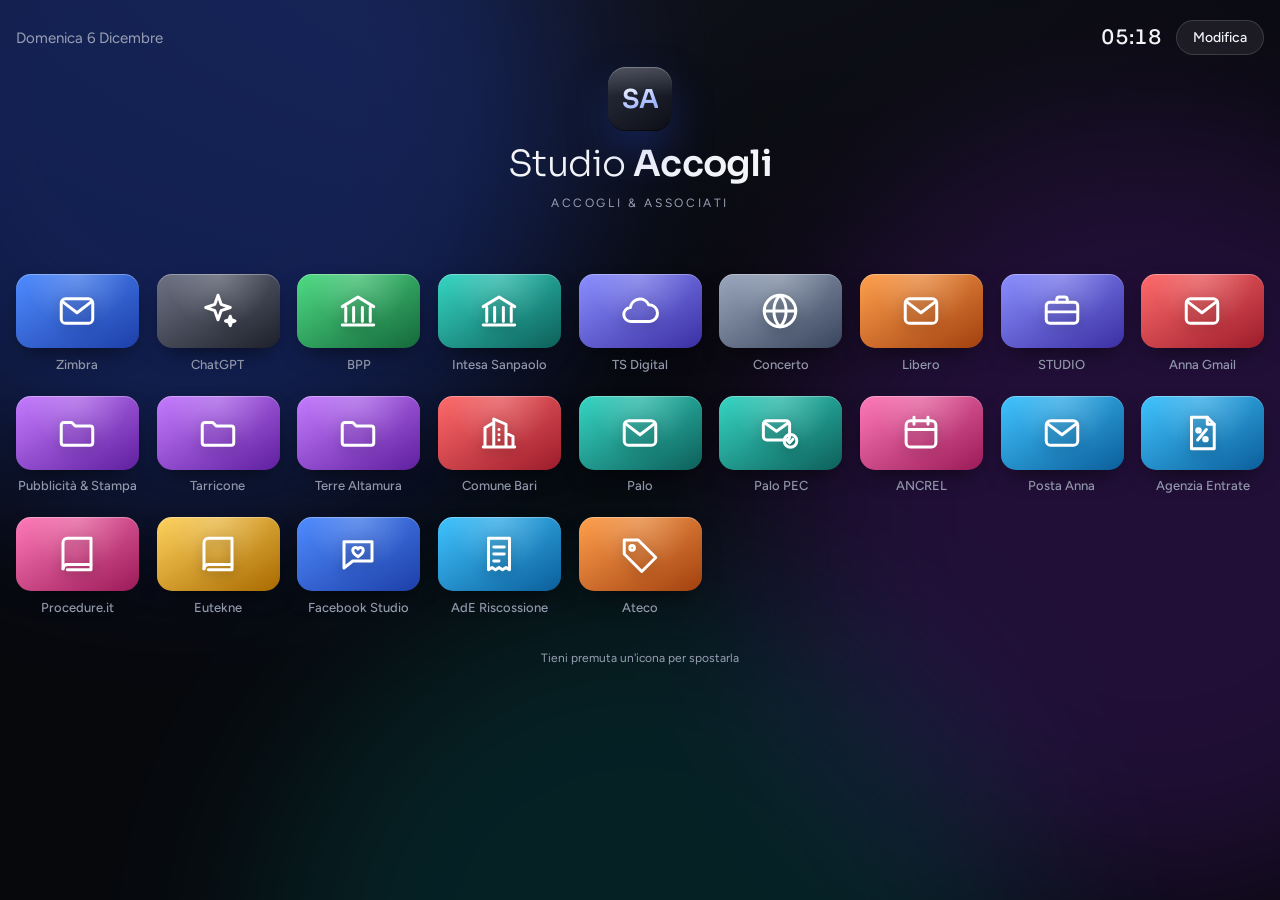
==== index.html @ c6bfbabd "Aggiungi pagina iniziale Studio Accogli Co-Authored-By: Claude Opus 5.5 <noreply@anthropic.com> Clau" ====
<!doctype html>
<html lang="it">
<head>
<meta charset="utf-8">
<meta name="viewport" content="width=device-width,initial-scale=1,viewport-fit=cover">
<title>Studio Accogli</title>
<link rel="preconnect" href="https://fonts.googleapis.com">
<link rel="stylesheet" href="https://fonts.googleapis.com/css2?family=Sora:wght@300;500;600&family=Figtree:wght@400;500;600&display=swap">
<style>
/* Layout: tvOS home — clock bar, centered wordmark, one reorderable grid of glass app tiles over a slow ambient glow. Single dark look by choice. */
:root{
  --bg:#07080c;
  --bg-2:#10121a;
  --fg:#f3f4f8;
  --fg-dim:#9aa0b4;
  --glass:rgba(255,255,255,.07);
  --glass-line:rgba(255,255,255,.14);
  --focus:#ffffff;
  --danger:#ff453a;
  --accent:#7aa2ff;
  --display:"Sora",-apple-system,"SF Pro Display",system-ui,sans-serif;
  --body:-apple-system,"SF Pro Text","Figtree",system-ui,sans-serif;
  --r-tile:15px;
  color-scheme:dark;
}
[hidden]{display:none!important}
html,body{min-height:100%;margin:0}
:root{padding-top:env(safe-area-inset-top,0px);padding-bottom:env(safe-area-inset-bottom,0px)}
body{background:var(--bg);color:var(--fg);font-family:var(--body);overflow-x:hidden;-webkit-font-smoothing:antialiased}
.ambient{position:fixed;inset:0;z-index:0;pointer-events:none;overflow:hidden;background:radial-gradient(120% 80% at 50% -10%,var(--bg-2),var(--bg) 60%)}
.ambient i{position:absolute;width:60vmax;height:60vmax;border-radius:50%;filter:blur(90px);opacity:.28;animation:drift 38s ease-in-out infinite alternate}
.ambient i:nth-child(1){background:#2f5bff;left:-15vmax;top:-20vmax}
.ambient i:nth-child(2){background:#8a2be2;right:-20vmax;top:10vmax;animation-duration:46s;opacity:.2}
.ambient i:nth-child(3){background:#00a3a3;left:20vmax;bottom:-35vmax;animation-duration:52s;opacity:.16}
@keyframes drift{to{transform:translate(8vmax,6vmax) scale(1.12)}}

.wrap{position:relative;z-index:1;max-width:1320px;margin:0 auto;padding-left:max(16px,env(safe-area-inset-left,0px));padding-right:max(16px,env(safe-area-inset-right,0px));padding-block:20px 64px}

.bar{display:flex;align-items:center;justify-content:space-between;gap:12px;font-size:15px;color:var(--fg-dim)}
.bar .date{text-transform:capitalize}
.bar .right{display:flex;align-items:center;gap:14px}
.clock{font-family:var(--display);font-weight:500;font-size:20px;color:var(--fg);font-variant-numeric:tabular-nums}
.btn{appearance:none;border:1px solid var(--glass-line);background:var(--glass);color:var(--fg);font:500 14px var(--body);padding:8px 16px;border-radius:999px;cursor:pointer;backdrop-filter:blur(20px);-webkit-backdrop-filter:blur(20px);transition:background .2s,transform .2s}
.btn:hover{background:rgba(255,255,255,.14)}
.btn:focus-visible{outline:2px solid var(--focus);outline-offset:2px}
.btn.primary{background:var(--fg);color:var(--bg);border-color:transparent}
.btn.danger{color:var(--danger)}

.brand{display:flex;flex-direction:column;align-items:center;gap:10px;margin-block:12px 28px}
.mark{width:64px;height:64px;border-radius:18px;display:grid;place-items:center;position:relative;
  background:linear-gradient(145deg,#2a2f3f,#0d0f16);box-shadow:inset 0 1px 0 rgba(255,255,255,.25),inset 0 -1px 0 rgba(0,0,0,.5),0 20px 50px -12px rgba(47,91,255,.55)}
.mark::after{content:"";position:absolute;inset:0;border-radius:inherit;background:linear-gradient(180deg,rgba(255,255,255,.18),transparent 45%)}
.mark span{font-family:var(--display);font-weight:600;font-size:26px;letter-spacing:-.04em;background:linear-gradient(160deg,#ffffff,#9db4ff 70%);-webkit-background-clip:text;background-clip:text;color:transparent}
.brand h1{margin:0;font-family:var(--display);font-weight:300;font-size:clamp(24px,4vw,36px);letter-spacing:-.02em;text-wrap:balance}
.brand h1 b{font-weight:600}
.brand p{margin:0;font-size:12px;letter-spacing:.22em;text-transform:uppercase;color:var(--fg-dim)}

.status{display:flex;justify-content:center;min-height:22px;margin-bottom:14px}
.pill[data-s="off"],.pill[data-s="wait"]{visibility:hidden}
.pill{font-size:12px;color:var(--fg-dim);display:inline-flex;align-items:center;gap:8px;padding:4px 12px;border-radius:999px;background:var(--glass)}
.pill::before{content:"";width:7px;height:7px;border-radius:50%;background:var(--dot,#8e8e93)}
.pill[data-s="ok"]{--dot:#30d158}.pill[data-s="saving"]{--dot:#ffd60a}.pill[data-s="off"]{--dot:#ff9f0a}

.grid{display:grid;grid-template-columns:repeat(auto-fill,minmax(110px,1fr));gap:24px 18px;padding:0;margin:0;list-style:none}
.tile{position:relative;display:flex;flex-direction:column;align-items:center;gap:9px;text-decoration:none;color:var(--fg);
  -webkit-user-select:none;user-select:none;-webkit-touch-callout:none;outline:none;touch-action:manipulation}
.card{position:relative;width:100%;aspect-ratio:5/3;border-radius:var(--r-tile);display:grid;place-items:center;overflow:hidden;
  background:linear-gradient(150deg,var(--c1),var(--c2));
  box-shadow:inset 0 1px 0 rgba(255,255,255,.3),0 10px 24px -10px rgba(0,0,0,.7);
  transform:perspective(700px) rotateX(var(--rx,0deg)) rotateY(var(--ry,0deg)) scale(var(--s,1));
  transition:transform .35s cubic-bezier(.2,.8,.2,1),box-shadow .35s}
.card::before{content:"";position:absolute;inset:0;background:radial-gradient(circle at var(--mx,50%) var(--my,0%),rgba(255,255,255,.38),transparent 55%);opacity:.55;transition:opacity .3s}
.card svg{width:38%;height:auto;max-width:42px;stroke:#fff;fill:none;stroke-width:1.7;stroke-linecap:round;stroke-linejoin:round;filter:drop-shadow(0 3px 6px rgba(0,0,0,.25));position:relative}
.label{font-size:13px;font-weight:500;color:var(--fg-dim);text-align:center;max-width:100%;overflow:hidden;text-overflow:ellipsis;white-space:nowrap;transition:color .25s,transform .35s}
.grid:not(.editing) .tile:hover .card,.tile:focus-visible .card{--s:1.09;box-shadow:inset 0 1px 0 rgba(255,255,255,.35),0 30px 50px -16px rgba(0,0,0,.85)}
.grid:not(.editing) .tile:hover .card::before,.tile:focus-visible .card::before{opacity:1}
.grid:not(.editing) .tile:hover .label,.tile:focus-visible .label{color:var(--fg);transform:translateY(4px)}

/* edit mode */
.grid.editing .tile{touch-action:none;cursor:grab}
.grid.editing .card{animation:jiggle .28s ease-in-out infinite alternate}
.grid.editing .tile:nth-child(2n) .card{animation-delay:-.14s;animation-duration:.3s}
@keyframes jiggle{from{transform:rotate(-1.2deg)}to{transform:rotate(1.2deg)}}
.del{position:absolute;top:-8px;left:-8px;z-index:3;width:24px;height:24px;border-radius:50%;border:0;display:none;place-items:center;cursor:pointer;
  background:rgba(60,60,67,.92);color:#fff;font:600 20px/1 var(--body);box-shadow:0 2px 8px rgba(0,0,0,.5);backdrop-filter:blur(10px)}
.grid.editing .del{display:grid}
.tile.ghost .card,.tile.ghost .label{opacity:.18}
.floating{position:fixed;z-index:50;pointer-events:none;margin:0;transition:none}
.floating .card{--s:1.12;box-shadow:0 40px 70px -18px rgba(0,0,0,.9)}
.floating .label{color:var(--fg)}
.add .card{background:var(--glass);border:1.5px dashed var(--glass-line);box-shadow:none}
.add .card svg{stroke:var(--fg-dim)}
.add{display:none;cursor:pointer}
.grid.editing .add{display:flex}

.empty{text-align:center;color:var(--fg-dim);padding:40px 0;font-size:15px}

/* sheet */
.sheet{position:fixed;inset:0;z-index:80;display:grid;place-items:center;padding:20px;background:rgba(0,0,0,.55);backdrop-filter:blur(14px);-webkit-backdrop-filter:blur(14px)}
.panel{width:min(440px,100%);background:rgba(28,30,40,.92);border:1px solid var(--glass-line);border-radius:26px;padding:24px;display:grid;gap:14px}
.panel h2{margin:0 0 4px;font-family:var(--display);font-weight:500;font-size:20px}
.panel label{display:grid;gap:6px;font-size:13px;color:var(--fg-dim)}
.panel input,.panel select{font:16px var(--body);color:var(--fg);background:rgba(255,255,255,.06);border:1px solid var(--glass-line);border-radius:12px;padding:10px 12px;width:100%;box-sizing:border-box}
.panel input:focus,.panel select:focus{outline:2px solid var(--accent);outline-offset:1px}
.swatches{display:flex;flex-wrap:wrap;gap:8px}
.swatches button{width:30px;height:30px;border-radius:9px;border:2px solid transparent;cursor:pointer;background:linear-gradient(150deg,var(--c1),var(--c2))}
.swatches button[aria-pressed="true"]{border-color:#fff}
.icons{display:grid;grid-template-columns:repeat(auto-fill,minmax(40px,1fr));gap:6px;max-height:140px;overflow:auto}
.icons button{aspect-ratio:1;border-radius:10px;border:1px solid transparent;background:rgba(255,255,255,.06);cursor:pointer;display:grid;place-items:center}
.icons button[aria-pressed="true"]{border-color:#fff;background:rgba(255,255,255,.16)}
.icons svg{width:20px;stroke:#fff;fill:none;stroke-width:1.8;stroke-linecap:round;stroke-linejoin:round}
.actions{display:flex;gap:10px;justify-content:flex-end;flex-wrap:wrap;margin-top:6px}
.actions .spacer{flex:1}
.hint{font-size:12px;color:var(--fg-dim);text-align:center;margin-top:36px}

@media (max-width:640px){
  .grid{grid-template-columns:repeat(6,minmax(0,1fr));gap:16px 10px}
  .card{aspect-ratio:1;border-radius:12px}
  .card svg{width:46%}
  .label{font-size:9.5px;line-height:1.2;white-space:normal;display:-webkit-box;-webkit-line-clamp:2;-webkit-box-orient:vertical;overflow-wrap:anywhere}
  .brand{margin-block:8px 20px}
  .mark{width:54px;height:54px;border-radius:15px}.mark span{font-size:22px}
  .bar .date{display:none}
}
@media (max-width:380px){.grid{grid-template-columns:repeat(5,minmax(0,1fr))}}
@media (prefers-reduced-motion:reduce){
  .ambient i,.grid.editing .card{animation:none}
  .card,.label{transition:none}
}
</style>
</head>
<body>

<div class="ambient" aria-hidden="true"><i></i><i></i><i></i></div>
<div class="wrap">
  <div class="bar">
    <span class="date" id="date"></span>
    <div class="right">
      <span class="clock" id="clock">--:--</span>
      <button class="btn" id="editBtn" type="button">Modifica</button>
    </div>
  </div>

  <header class="brand">
    <div class="mark" aria-hidden="true"><span>SA</span></div>
    <h1>Studio <b>Accogli</b></h1>
    <p>Accogli &amp; Associati</p>
  </header>

  <div class="status"><span class="pill" id="status" data-s="wait">Caricamento…</span></div>

  <ul class="grid" id="grid" aria-label="Collegamenti"></ul>
  <p class="empty" id="empty" hidden>Nessun collegamento ancora. Premi <b>Modifica</b> e poi <b>+</b> per aggiungerne uno.</p>
  <p class="hint" id="hint">Tieni premuta un'icona per spostarla</p>
</div>

<div class="sheet" id="sheet" hidden>
  <form class="panel" id="form" autocomplete="off">
    <h2 id="formTitle">Nuovo collegamento</h2>
    <label>Nome<input id="fName" required maxlength="40"></label>
    <label>Indirizzo<input id="fUrl" required placeholder="https://…" inputmode="url"></label>
    <label>Icona<div class="icons" id="fIcons"></div></label>
    <label>Colore<div class="swatches" id="fColors"></div></label>
    <div class="actions">
      <button class="btn danger" type="button" id="fDelete" hidden>Elimina</button>
      <span class="spacer"></span>
      <button class="btn" type="button" id="fCancel">Annulla</button>
      <button class="btn primary" type="submit">Salva</button>
    </div>
  </form>
</div>

<script>
(() => {
const ICONS = {
  mail:'<rect x="3" y="5" width="18" height="14" rx="2.5"/><path d="m3.5 6.5 8.5 6.5 8.5-6.5"/>',
  pec:'<rect x="2.5" y="5" width="15" height="11" rx="2"/><path d="m3 6 7 5 7-5"/><circle cx="18" cy="16.5" r="3.6"/><path d="m16.5 16.6 1 1 1.9-2.1"/>',
  ai:'<path d="M12 3l1.8 5.2L19 10l-5.2 1.8L12 17l-1.8-5.2L5 10l5.2-1.8z"/><path d="M19 15l.7 2 2 .7-2 .7-.7 2-.7-2-2-.7 2-.7z"/>',
  bank:'<path d="M3 9.5 12 4l9 5.5"/><path d="M5 10v8M9.5 10v8M14.5 10v8M19 10v8M3 20h18"/>',
  card:'<rect x="3" y="5.5" width="18" height="13" rx="2.5"/><path d="M3 10h18M7 15h4"/>',
  briefcase:'<rect x="3" y="7" width="18" height="12" rx="2"/><path d="M9 7V5.5A1.5 1.5 0 0 1 10.5 4h3A1.5 1.5 0 0 1 15 5.5V7M3 12.5h18"/>',
  cloud:'<path d="M7 18a4 4 0 0 1-.5-8A5.5 5.5 0 0 1 17 8.5a4.5 4.5 0 0 1 .5 9.5z"/>',
  cloudup:'<path d="M7 18a4 4 0 0 1-.5-8A5.5 5.5 0 0 1 17 8.5a4.5 4.5 0 0 1 .5 9.5z"/><path d="M12 15.5v-5M9.6 12.6 12 10.2l2.4 2.4"/>',
  folder:'<path d="M3 7.5A1.5 1.5 0 0 1 4.5 6H9l2 2h8.5A1.5 1.5 0 0 1 21 9.5v8a1.5 1.5 0 0 1-1.5 1.5h-15A1.5 1.5 0 0 1 3 17.5z"/>',
  server:'<rect x="4" y="4" width="16" height="7" rx="1.5"/><rect x="4" y="13" width="16" height="7" rx="1.5"/><path d="M8 7.5h.01M8 16.5h.01"/>',
  city:'<path d="M4 20V9l5-3v14M9 20V4l7 3v13M16 20v-8l4 2v6M3 20h18M12 10v.01M12 13v.01M12 16v.01"/>',
  tax:'<path d="M6 3h9l4 4v14H6z"/><path d="M15 3v4h4M9.5 16l5-6"/><circle cx="10" cy="10.5" r="1"/><circle cx="14" cy="15.5" r="1"/>',
  receipt:'<path d="M6 3h12v18l-2-1.3-2 1.3-2-1.3-2 1.3-2-1.3L6 21z"/><path d="M9 8h6M9 12h6M9 16h3"/>',
  upload:'<path d="M12 16V4M7 9l5-5 5 5"/><path d="M4 15v3.5A1.5 1.5 0 0 0 5.5 20h13a1.5 1.5 0 0 0 1.5-1.5V15"/>',
  tag:'<path d="M3 12V4h8l10 10-8 8z"/><circle cx="7.5" cy="8.5" r="1.3"/>',
  scale:'<path d="M12 4v16M8 20h8M5 7h14"/><path d="M5 7l-3 6a3 3 0 0 0 6 0zM19 7l-3 6a3 3 0 0 0 6 0z"/>',
  shield:'<path d="M12 3l8 3v6c0 4.5-3.4 8-8 9-4.6-1-8-4.5-8-9V6z"/><path d="m8.5 12 2.5 2.5 4.5-5"/>',
  gavel:'<path d="m13 5 6 6M10 8l6 6M14.5 3.5 8.5 9.5l6 6 6-6zM11.5 12.5 4 20"/>',
  calendar:'<rect x="3.5" y="5" width="17" height="15" rx="2.5"/><path d="M3.5 10h17M8 3v4M16 3v4"/>',
  book:'<path d="M4 5.5A2.5 2.5 0 0 1 6.5 3H20v15H6.5A2.5 2.5 0 0 0 4 20.5z"/><path d="M4 20.5A2.5 2.5 0 0 1 6.5 18H20v3H6.5"/>',
  news:'<rect x="3" y="4" width="15" height="16" rx="2"/><path d="M18 8h2.5v10a2 2 0 0 1-4 0M7 8h7M7 12h7M7 16h4"/>',
  bulb:'<path d="M9 18h6M10 21h4"/><path d="M12 3a6 6 0 0 0-3.5 10.9c.5.4.5 1 .5 1.6V16h6v-.5c0-.6 0-1.2.5-1.6A6 6 0 0 0 12 3z"/>',
  contacts:'<circle cx="9" cy="8.5" r="3.5"/><path d="M3 20c.5-3.5 3-5.5 6-5.5s5.5 2 6 5.5M16 5.5a3.5 3.5 0 0 1 0 6.5M18 14.8c1.7.7 2.8 2.5 3 5.2"/>',
  social:'<path d="M4 5h16v11H9l-5 4z"/><path d="M12 13.5s-3-1.7-3-3.6a1.6 1.6 0 0 1 3-.8 1.6 1.6 0 0 1 3 .8c0 1.9-3 3.6-3 3.6z"/>',
  chat:'<path d="M4 5h16v11H9l-5 4z"/>',
  search:'<circle cx="11" cy="11" r="6.5"/><path d="m16 16 4.5 4.5"/>',
  globe:'<circle cx="12" cy="12" r="9"/><path d="M3 12h18M12 3c2.5 2.5 3.5 5.5 3.5 9s-1 6.5-3.5 9c-2.5-2.5-3.5-5.5-3.5-9s1-6.5 3.5-9z"/>',
  link:'<path d="M10 14a4 4 0 0 0 5.7 0l3-3a4 4 0 0 0-5.7-5.7l-1 1"/><path d="M14 10a4 4 0 0 0-5.7 0l-3 3a4 4 0 0 0 5.7 5.7l1-1"/>',
  plus:'<path d="M12 5v14M5 12h14"/>'
};
const COLORS = {
  blue:['#4f8cff','#1d3fa8'], sky:['#40c4ff','#0b5e9a'], indigo:['#8b8fff','#3a2fa3'], purple:['#c57cff','#5f1f9e'],
  pink:['#ff7ab8','#9a1a57'], red:['#ff6b6b','#9c1c2b'], orange:['#ffa04d','#a2400f'], gold:['#ffd25e','#a86a00'],
  green:['#4fdc85','#14683a'], teal:['#36d6c3','#0d5f5a'], graphite:['#6e7385','#1d2029'], slate:['#9aa7bd','#38455c']
};
const GUESS = [
  [/pec/i,'pec'],[/mail|zimbra|outlook|libero|posta/i,'mail'],[/chatgpt|openai|claude|gemini|copilot/i,'ai'],
  [/entrate|fisco|f24|inps|inail/i,'tax'],[/riscossione/i,'receipt'],[/banca|bank|intesa|bpp|unicredit|paypal|fineco|bpb/i,'bank'],
  [/teamsystem|cloud|drive|dropbox/i,'cloud'],[/comune/i,'city'],[/giustizia|tribunale|diritto/i,'scale'],
  [/calendar|eventi/i,'calendar'],[/facebook|instagram|linkedin/i,'social'],[/news|sole24|ore/i,'news'],[/google/i,'search']
];
const guessIcon = (name,url) => { const s = name+' '+url; for (const [re,ic] of GUESS) if (re.test(s)) return ic; return 'globe'; };
const svg = k => `<svg viewBox="0 0 24 24" aria-hidden="true">${ICONS[k]||ICONS.globe}</svg>`;
const esc = s => String(s).replace(/[&<>"']/g, c => ({'&':'&amp;','<':'&lt;','>':'&gt;','"':'&quot;',"'":'&#39;'}[c]));
const safeUrl = u => { u = String(u||'').trim(); if (!/^[a-z][a-z0-9+.-]*:/i.test(u)) u = 'https://' + u; return /^(https?|file):/i.test(u) ? u : '#'; };

const $ = id => document.getElementById(id);
const grid = $('grid'), statusEl = $('status');
let items = [], editing = false, db = null, docRef = null, pendingRemote = null, dragging = null;
const LS = 'sa-home-items';

const setStatus = (s, t) => { statusEl.dataset.s = s; statusEl.textContent = t; };

/* clock */
const tick = () => {
  const d = new Date();
  $('clock').textContent = d.toLocaleTimeString('it-IT',{hour:'2-digit',minute:'2-digit'});
  $('date').textContent = d.toLocaleDateString('it-IT',{weekday:'long',day:'numeric',month:'long'});
};
tick(); setInterval(tick, 10000);

/* render */
function tileHTML(it){
  const [c1,c2] = COLORS[it.color] || COLORS.graphite;
  return `<a class="tile" draggable="false" href="${esc(safeUrl(it.url))}" target="_blank" rel="noopener" data-id="${esc(it.id)}" style="--c1:${c1};--c2:${c2}" title="${esc(it.name)}">
    <button class="del" type="button" aria-label="Rimuovi ${esc(it.name)}" tabindex="-1">−</button>
    <span class="card">${svg(it.icon)}</span><span class="label">${esc(it.name)}</span></a>`;
}
function render(){
  grid.innerHTML = items.map(it => `<li style="display:contents">${tileHTML(it)}</li>`).join('') +
    `<li style="display:contents"><div class="tile add" id="addTile" role="button" tabindex="0"><span class="card">${svg('plus')}</span><span class="label">Aggiungi</span></div></li>`;
  $('empty').hidden = items.length > 0;
}
/* reorder DOM in place with FLIP animation */
function reorderDOM(){
  const tiles = new Map([...grid.querySelectorAll('.tile[data-id]')].map(t => [t.dataset.id, t]));
  const first = new Map([...tiles].map(([id,t]) => [id, t.getBoundingClientRect()]));
  const addLi = $('addTile').parentElement;
  items.forEach(it => { const t = tiles.get(it.id); if (t) grid.insertBefore(t.parentElement, addLi); });
  tiles.forEach((t,id) => {
    const a = first.get(id), b = t.getBoundingClientRect();
    const dx = a.left - b.left, dy = a.top - b.top;
    if (!dx && !dy) return;
    t.animate([{transform:`translate(${dx}px,${dy}px)`},{transform:'none'}],{duration:260,easing:'cubic-bezier(.2,.8,.2,1)'});
  });
}

/* persistence: copia locale + archivio online gratuito (jsonblob.com), nessun account */
const API = 'https://jsonblob.com/api/jsonBlob';
let blobId = (location.hash.match(/^#s([A-Za-z0-9-]{6,})$/) || [])[1] || (()=>{ try { return localStorage.getItem('sa-blob'); } catch(e){ return null; } })();
const showId = () => { try { localStorage.setItem('sa-blob', blobId); } catch(e){} if (location.hash !== '#s'+blobId) history.replaceState(null,'','#s'+blobId); };
let saveTimer = null, lastSaved = '';
function save(){
  try { localStorage.setItem(LS, JSON.stringify(items)); } catch(e){}
  clearTimeout(saveTimer);
  setStatus('saving','Salvataggio…');
  saveTimer = setTimeout(async () => {
    const body = JSON.stringify({items, updatedAt: Date.now()});
    try {
      if (!blobId) {
        const r = await fetch(API, {method:'POST', headers:{'Content-Type':'application/json','Accept':'application/json'}, body});
        if (!r.ok) throw 0;
        blobId = (r.headers.get('Location')||'').split('/').pop() || (r.headers.get('X-jsonblob-id'));
        if (!blobId) throw 0; showId();
      } else {
        const r = await fetch(API+'/'+blobId, {method:'PUT', headers:{'Content-Type':'application/json','Accept':'application/json'}, body});
        if (!r.ok) throw 0;
      }
      lastSaved = JSON.stringify(items);
      setStatus('ok','Sincronizzato');
    } catch(e){ setStatus('off','Non sincronizzato · salvato su questo dispositivo'); }
  }, 400);
}
async function pull(){
  if (!blobId || dragging || editing) return;
  try {
    const r = await fetch(API+'/'+blobId, {headers:{'Accept':'application/json'}, cache:'no-store'});
    if (!r.ok) throw 0;
    const d = await r.json();
    if (d && Array.isArray(d.items)) applyRemote(d.items);
    showId(); setStatus('ok','Sincronizzato');
  } catch(e){ setStatus('off','Archivio online non raggiungibile · uso la copia locale'); }
}
function applyRemote(list){
  if (!Array.isArray(list)) return;
  if (dragging) { pendingRemote = list; return; }
  const same = JSON.stringify(list) === JSON.stringify(items);
  if (same) return;
  items = list.filter(x => x && x.id).map(x => ({...x}));
  render();
}

/* edit mode */
function setEditing(on){
  editing = on;
  grid.classList.toggle('editing', on);
  $('editBtn').textContent = on ? 'Fine' : 'Modifica';
  $('editBtn').classList.toggle('primary', on);
}
$('editBtn').addEventListener('click', () => setEditing(!editing));
document.addEventListener('keydown', e => { if (e.key === 'Escape') { if (!$('sheet').hidden) closeSheet(); else setEditing(false); } });

/* tvOS tilt on hover (mouse only) */
grid.addEventListener('pointermove', e => {
  if (e.pointerType !== 'mouse' || editing || dragging) return;
  const card = e.target.closest('.tile[data-id] .card'); if (!card) return;
  const r = card.getBoundingClientRect(), x = (e.clientX - r.left)/r.width, y = (e.clientY - r.top)/r.height;
  card.style.setProperty('--ry', ((x-.5)*10).toFixed(2)+'deg');
  card.style.setProperty('--rx', ((.5-y)*10).toFixed(2)+'deg');
  card.style.setProperty('--mx', (x*100)+'%'); card.style.setProperty('--my', (y*100)+'%');
});
grid.addEventListener('pointerout', e => {
  const card = e.target.closest('.card'); if (!card || card.contains(e.relatedTarget)) return;
  ['--rx','--ry','--mx','--my'].forEach(p => card.style.removeProperty(p));
});

/* drag & drop (long-press like iPhone; immediate in edit mode) */
let press = null;
grid.addEventListener('dragstart', e => e.preventDefault());
grid.addEventListener('contextmenu', e => { if (e.target.closest('.tile')) e.preventDefault(); });
grid.addEventListener('pointerdown', e => {
  if (e.button !== 0) return;
  if (e.target.closest('.del')) return;
  const tile = e.target.closest('.tile[data-id]'); if (!tile) return;
  press = {tile, id: tile.dataset.id, x: e.clientX, y: e.clientY, pid: e.pointerId, moved:false,
    timer: setTimeout(() => { if (press && !dragging) { setEditing(true); startDrag(press.lastX ?? press.x, press.lastY ?? press.y); } }, 420)};
});
window.addEventListener('pointermove', e => {
  if (!press || e.pointerId !== press.pid) return;
  press.lastX = e.clientX; press.lastY = e.clientY;
  const dist = Math.hypot(e.clientX - press.x, e.clientY - press.y);
  if (!dragging) {
    if (dist > 8) { press.moved = true;
      if (editing) startDrag(e.clientX, e.clientY);
      else { clearTimeout(press.timer); press = null; } }
    return;
  }
  moveDrag(e.clientX, e.clientY);
});
window.addEventListener('touchmove', e => { if (dragging) e.preventDefault(); }, {passive:false});
const endPress = e => {
  if (!press || (e.pointerId !== undefined && e.pointerId !== press.pid)) return;
  clearTimeout(press.timer);
  if (press.moved) { suppress = true; setTimeout(() => { suppress = false; }, 400); }
  if (dragging) endDrag();
  press = null;
};
window.addEventListener('pointerup', endPress);
window.addEventListener('pointercancel', endPress);

function startDrag(x, y){
  const t = press.tile, r = t.getBoundingClientRect();
  const fl = t.cloneNode(true);
  fl.classList.add('floating'); fl.removeAttribute('href');
  fl.style.width = r.width+'px'; fl.style.left = r.left+'px'; fl.style.top = r.top+'px';
  document.body.appendChild(fl);
  t.classList.add('ghost');
  dragging = {id: press.id, fl, ox: x - r.left, oy: y - r.top, lastTarget:null};
  press.moved = true;
  if (navigator.vibrate) try { navigator.vibrate(10); } catch(_){}
}
function moveDrag(x, y){
  const d = dragging;
  d.fl.style.left = (x - d.ox)+'px'; d.fl.style.top = (y - d.oy)+'px';
  const over = document.elementFromPoint(x, y);
  const target = over && over.closest('.tile[data-id]');
  // auto scroll near edges
  const m = 60; if (y < m) window.scrollBy(0,-12); else if (y > innerHeight - m) window.scrollBy(0,12);
  if (!target || target.dataset.id === d.id) { d.lastTarget = null; return; }
  if (target.dataset.id === d.lastTarget) return;
  d.lastTarget = target.dataset.id;
  const from = items.findIndex(i => i.id === d.id), to = items.findIndex(i => i.id === target.dataset.id);
  if (from < 0 || to < 0) return;
  const [it] = items.splice(from, 1); items.splice(to, 0, it);
  reorderDOM();
}
function endDrag(){
  const d = dragging; dragging = null;
  const t = grid.querySelector(`.tile[data-id="${CSS.escape(d.id)}"]`);
  if (t) {
    const r = t.getBoundingClientRect();
    const a = d.fl.animate([{left:d.fl.style.left, top:d.fl.style.top},{left:r.left+'px', top:r.top+'px'}],{duration:200,easing:'ease-out'});
    a.onfinish = () => { d.fl.remove(); t.classList.remove('ghost'); };
  } else d.fl.remove();
  save();
  if (pendingRemote) { const p = pendingRemote; pendingRemote = null; applyRemote(p); }
}

/* clicks */
let suppress = false;
grid.addEventListener('click', e => {
  if (suppress) { suppress = false; e.preventDefault(); e.stopPropagation(); return; }
  const del = e.target.closest('.del');
  if (del) { e.preventDefault(); e.stopPropagation();
    const id = del.closest('.tile').dataset.id;
    items = items.filter(i => i.id !== id); render(); save(); return; }
  if (e.target.closest('#addTile')) { openSheet(null); return; }
  const tile = e.target.closest('.tile[data-id]'); if (!tile) return;
  if (editing) { e.preventDefault(); openSheet(items.find(i => i.id === tile.dataset.id)); }
}, true);
$('grid').addEventListener('keydown', e => { if (e.key === 'Enter' && e.target.id === 'addTile') openSheet(null); });

/* add / edit sheet */
let editingItem = null, selIcon = 'globe', selColor = 'blue';
$('fIcons').innerHTML = Object.keys(ICONS).filter(k => k !== 'plus').map(k => `<button type="button" data-k="${k}" aria-label="${k}">${svg(k)}</button>`).join('');
$('fColors').innerHTML = Object.entries(COLORS).map(([k,[a,b]]) => `<button type="button" data-k="${k}" aria-label="${k}" style="--c1:${a};--c2:${b}"></button>`).join('');
const markSel = () => {
  $('fIcons').querySelectorAll('button').forEach(b => b.setAttribute('aria-pressed', b.dataset.k === selIcon));
  $('fColors').querySelectorAll('button').forEach(b => b.setAttribute('aria-pressed', b.dataset.k === selColor));
};
$('fIcons').addEventListener('click', e => { const b = e.target.closest('button'); if (b) { selIcon = b.dataset.k; iconTouched = true; markSel(); } });
$('fColors').addEventListener('click', e => { const b = e.target.closest('button'); if (b) { selColor = b.dataset.k; markSel(); } });
let iconTouched = false;
const autoIcon = () => { if (!iconTouched && !editingItem) { selIcon = guessIcon($('fName').value, $('fUrl').value); markSel(); } };
$('fName').addEventListener('input', autoIcon); $('fUrl').addEventListener('input', autoIcon);

function openSheet(it){
  editingItem = it; iconTouched = false;
  $('formTitle').textContent = it ? 'Modifica collegamento' : 'Nuovo collegamento';
  $('fName').value = it ? it.name : ''; $('fUrl').value = it ? it.url : '';
  selIcon = it ? it.icon : 'globe'; selColor = it ? it.color : 'blue';
  $('fDelete').hidden = !it; markSel();
  $('sheet').hidden = false; setTimeout(() => $('fName').focus(), 30);
}
function closeSheet(){ $('sheet').hidden = true; editingItem = null; }
$('fCancel').addEventListener('click', closeSheet);
$('sheet').addEventListener('click', e => { if (e.target === $('sheet')) closeSheet(); });
$('fDelete').addEventListener('click', () => { if (!editingItem) return; items = items.filter(i => i.id !== editingItem.id); closeSheet(); render(); save(); });
$('form').addEventListener('submit', e => {
  e.preventDefault();
  const name = $('fName').value.trim(), url = safeUrl($('fUrl').value);
  if (!name || url === '#') return;
  if (editingItem) Object.assign(editingItem, {name, url, icon: selIcon, color: selColor});
  else items.push({id: 'u' + Date.now().toString(36), name, url, icon: selIcon, color: selColor});
  closeSheet(); render(); save();
});

/* boot: copia locale, poi archivio online; ricontrolla ogni 30 s e al ritorno sulla pagina */
const DEFAULT_ITEMS = [{"id": "zimbra", "name": "Zimbra", "url": "https://webmail.comune.bari.it/#1", "icon": "mail", "color": "blue"}, {"id": "chatgpt", "name": "ChatGPT", "url": "https://chatgpt.com/", "icon": "ai", "color": "graphite"}, {"id": "bpp", "name": "BPP", "url": "https://www.bpp.it/", "icon": "bank", "color": "green"}, {"id": "intesa", "name": "Intesa Sanpaolo", "url": "https://www.intesasanpaolo.com/", "icon": "bank", "color": "teal"}, {"id": "tsdigital", "name": "TS Digital", "url": "https://app.teamsystemdigital.com/portale/#/", "icon": "cloud", "color": "indigo"}, {"id": "concerto", "name": "Concerto", "url": "https://www.concerto.it/", "icon": "globe", "color": "slate"}, {"id": "libero", "name": "Libero", "url": "https://mail1.libero.it/appsuite/#", "icon": "mail", "color": "orange"}, {"id": "studio", "name": "STUDIO", "url": "https://studioaccogli.teamsystem.io/www/", "icon": "briefcase", "color": "indigo"}, {"id": "gmail", "name": "Anna Gmail", "url": "https://mail.google.com/mail/u/0/#inbox", "icon": "mail", "color": "red"}, {"id": "pubbl", "name": "Pubblicità & Stampa", "url": "https://pubblicitaestampa.teamsystem.io/www/", "icon": "folder", "color": "purple"}, {"id": "tarricone", "name": "Tarricone", "url": "https://tarricone.cloud.teamsystem.com/", "icon": "folder", "color": "purple"}, {"id": "terre", "name": "Terre Altamura", "url": "https://terredialtamurasrl.teamsystem.io/www/", "icon": "folder", "color": "purple"}, {"id": "comunebari", "name": "Comune Bari", "url": "https://www.comune.bari.it/home", "icon": "city", "color": "red"}, {"id": "palo", "name": "Palo", "url": "https://mail.comune.palodelcolle.ba.it/static/login/", "icon": "mail", "color": "teal"}, {"id": "palopec", "name": "Palo PEC", "url": "https://webmail.pec.rupar.puglia.it/webmail/#/mbox/M8H76666/f/INBOX?p=1&type=all", "icon": "pec", "color": "teal"}, {"id": "ancrel", "name": "ANCREL", "url": "https://www.ancrel.it/it/eventi.php", "icon": "calendar", "color": "pink"}, {"id": "outlook", "name": "Posta Anna", "url": "https://outlook.live.com/mail/0/", "icon": "mail", "color": "sky"}, {"id": "ade", "name": "Agenzia Entrate", "url": "https://www.agenziaentrate.gov.it/portale/", "icon": "tax", "color": "sky"}, {"id": "procedure", "name": "Procedure.it", "url": "http://www.procedure.it/default.aspx", "icon": "book", "color": "pink"}, {"id": "eutekne", "name": "Eutekne", "url": "https://www.eutekne.it/default.aspx", "icon": "book", "color": "gold"}, {"id": "facebook", "name": "Facebook Studio", "url": "https://www.facebook.com/Accoglieassociati/", "icon": "social", "color": "blue"}, {"id": "riscossione", "name": "AdE Riscossione", "url": "https://www.agenziaentrateriscossione.gov.it/it/", "icon": "receipt", "color": "sky"}, {"id": "ateco", "name": "Ateco", "url": "http://ateco.infocamere.it/ateq20/#!/home", "icon": "tag", "color": "orange"}];
try { const c = JSON.parse(localStorage.getItem(LS) || 'null'); if (Array.isArray(c)) items = c; } catch(e){}
if (!items.length) items = DEFAULT_ITEMS.map(x => ({...x}));
render();
if (blobId) pull(); else save();
setInterval(pull, 30000);
document.addEventListener('visibilitychange', () => { if (!document.hidden) pull(); });
})();
</script>

</body>
</html>
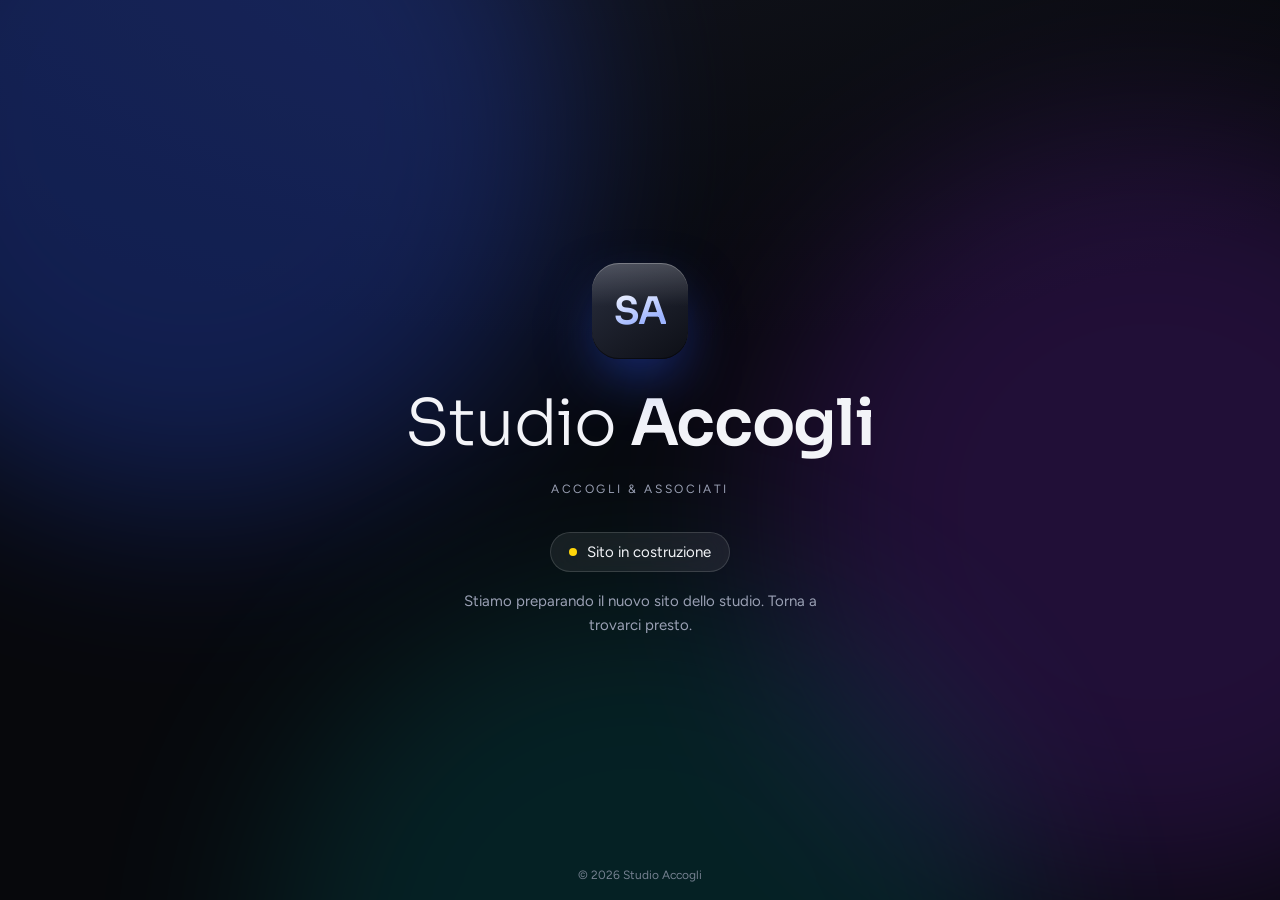
==== commit 3f1a9edc: "Nuova struttura: sito in costruzione, /preferiti e /crm - La pagina dei preferiti si sposta in /pref" ====
--- a/index.html
+++ b/index.html
@@ -4,462 +4,48 @@
 <meta charset="utf-8">
 <meta name="viewport" content="width=device-width,initial-scale=1,viewport-fit=cover">
 <title>Studio Accogli</title>
+<meta name="description" content="Studio Accogli & Associati. Il nuovo sito è in costruzione.">
 <link rel="preconnect" href="https://fonts.googleapis.com">
-<link rel="stylesheet" href="https://fonts.googleapis.com/css2?family=Sora:wght@300;500;600&family=Figtree:wght@400;500;600&display=swap">
+<link rel="stylesheet" href="https://fonts.googleapis.com/css2?family=Sora:wght@300;500;600&family=Figtree:wght@400;500&display=swap">
 <style>
-/* Layout: tvOS home — clock bar, centered wordmark, one reorderable grid of glass app tiles over a slow ambient glow. Single dark look by choice. */
-:root{
-  --bg:#07080c;
-  --bg-2:#10121a;
-  --fg:#f3f4f8;
-  --fg-dim:#9aa0b4;
-  --glass:rgba(255,255,255,.07);
-  --glass-line:rgba(255,255,255,.14);
-  --focus:#ffffff;
-  --danger:#ff453a;
-  --accent:#7aa2ff;
-  --display:"Sora",-apple-system,"SF Pro Display",system-ui,sans-serif;
-  --body:-apple-system,"SF Pro Text","Figtree",system-ui,sans-serif;
-  --r-tile:15px;
-  color-scheme:dark;
-}
-[hidden]{display:none!important}
-html,body{min-height:100%;margin:0}
-:root{padding-top:env(safe-area-inset-top,0px);padding-bottom:env(safe-area-inset-bottom,0px)}
-body{background:var(--bg);color:var(--fg);font-family:var(--body);overflow-x:hidden;-webkit-font-smoothing:antialiased}
-.ambient{position:fixed;inset:0;z-index:0;pointer-events:none;overflow:hidden;background:radial-gradient(120% 80% at 50% -10%,var(--bg-2),var(--bg) 60%)}
+:root{--bg:#07080c;--bg-2:#10121a;--fg:#f3f4f8;--fg-dim:#9aa0b4;--glass:rgba(255,255,255,.07);--glass-line:rgba(255,255,255,.14);
+  --display:"Sora",-apple-system,"SF Pro Display",system-ui,sans-serif;--body:-apple-system,"SF Pro Text","Figtree",system-ui,sans-serif;color-scheme:dark}
+html,body{height:100%;margin:0}
+body{background:var(--bg);color:var(--fg);font-family:var(--body);-webkit-font-smoothing:antialiased;overflow:hidden}
+.ambient{position:fixed;inset:0;pointer-events:none;overflow:hidden;background:radial-gradient(120% 80% at 50% -10%,var(--bg-2),var(--bg) 60%)}
 .ambient i{position:absolute;width:60vmax;height:60vmax;border-radius:50%;filter:blur(90px);opacity:.28;animation:drift 38s ease-in-out infinite alternate}
 .ambient i:nth-child(1){background:#2f5bff;left:-15vmax;top:-20vmax}
 .ambient i:nth-child(2){background:#8a2be2;right:-20vmax;top:10vmax;animation-duration:46s;opacity:.2}
 .ambient i:nth-child(3){background:#00a3a3;left:20vmax;bottom:-35vmax;animation-duration:52s;opacity:.16}
 @keyframes drift{to{transform:translate(8vmax,6vmax) scale(1.12)}}
-
-.wrap{position:relative;z-index:1;max-width:1320px;margin:0 auto;padding-left:max(16px,env(safe-area-inset-left,0px));padding-right:max(16px,env(safe-area-inset-right,0px));padding-block:20px 64px}
-
-.bar{display:flex;align-items:center;justify-content:space-between;gap:12px;font-size:15px;color:var(--fg-dim)}
-.bar .date{text-transform:capitalize}
-.bar .right{display:flex;align-items:center;gap:14px}
-.clock{font-family:var(--display);font-weight:500;font-size:20px;color:var(--fg);font-variant-numeric:tabular-nums}
-.btn{appearance:none;border:1px solid var(--glass-line);background:var(--glass);color:var(--fg);font:500 14px var(--body);padding:8px 16px;border-radius:999px;cursor:pointer;backdrop-filter:blur(20px);-webkit-backdrop-filter:blur(20px);transition:background .2s,transform .2s}
-.btn:hover{background:rgba(255,255,255,.14)}
-.btn:focus-visible{outline:2px solid var(--focus);outline-offset:2px}
-.btn.primary{background:var(--fg);color:var(--bg);border-color:transparent}
-.btn.danger{color:var(--danger)}
-
-.brand{display:flex;flex-direction:column;align-items:center;gap:10px;margin-block:12px 28px}
-.mark{width:64px;height:64px;border-radius:18px;display:grid;place-items:center;position:relative;
-  background:linear-gradient(145deg,#2a2f3f,#0d0f16);box-shadow:inset 0 1px 0 rgba(255,255,255,.25),inset 0 -1px 0 rgba(0,0,0,.5),0 20px 50px -12px rgba(47,91,255,.55)}
+main{position:relative;min-height:100%;box-sizing:border-box;display:flex;flex-direction:column;align-items:center;justify-content:center;gap:18px;text-align:center;
+  padding-left:max(16px,env(safe-area-inset-left,0px));padding-right:max(16px,env(safe-area-inset-right,0px));padding-block:max(24px,env(safe-area-inset-top,0px)) max(24px,env(safe-area-inset-bottom,0px))}
+.mark{width:96px;height:96px;border-radius:27px;display:grid;place-items:center;position:relative;background:linear-gradient(145deg,#2a2f3f,#0d0f16);
+  box-shadow:inset 0 1px 0 rgba(255,255,255,.25),inset 0 -1px 0 rgba(0,0,0,.5),0 24px 60px -12px rgba(47,91,255,.55)}
 .mark::after{content:"";position:absolute;inset:0;border-radius:inherit;background:linear-gradient(180deg,rgba(255,255,255,.18),transparent 45%)}
-.mark span{font-family:var(--display);font-weight:600;font-size:26px;letter-spacing:-.04em;background:linear-gradient(160deg,#ffffff,#9db4ff 70%);-webkit-background-clip:text;background-clip:text;color:transparent}
-.brand h1{margin:0;font-family:var(--display);font-weight:300;font-size:clamp(24px,4vw,36px);letter-spacing:-.02em;text-wrap:balance}
-.brand h1 b{font-weight:600}
-.brand p{margin:0;font-size:12px;letter-spacing:.22em;text-transform:uppercase;color:var(--fg-dim)}
-
-.status{display:flex;justify-content:center;min-height:22px;margin-bottom:14px}
-.pill[data-s="off"],.pill[data-s="wait"]{visibility:hidden}
-.pill{font-size:12px;color:var(--fg-dim);display:inline-flex;align-items:center;gap:8px;padding:4px 12px;border-radius:999px;background:var(--glass)}
-.pill::before{content:"";width:7px;height:7px;border-radius:50%;background:var(--dot,#8e8e93)}
-.pill[data-s="ok"]{--dot:#30d158}.pill[data-s="saving"]{--dot:#ffd60a}.pill[data-s="off"]{--dot:#ff9f0a}
-
-.grid{display:grid;grid-template-columns:repeat(auto-fill,minmax(110px,1fr));gap:24px 18px;padding:0;margin:0;list-style:none}
-.tile{position:relative;display:flex;flex-direction:column;align-items:center;gap:9px;text-decoration:none;color:var(--fg);
-  -webkit-user-select:none;user-select:none;-webkit-touch-callout:none;outline:none;touch-action:manipulation}
-.card{position:relative;width:100%;aspect-ratio:5/3;border-radius:var(--r-tile);display:grid;place-items:center;overflow:hidden;
-  background:linear-gradient(150deg,var(--c1),var(--c2));
-  box-shadow:inset 0 1px 0 rgba(255,255,255,.3),0 10px 24px -10px rgba(0,0,0,.7);
-  transform:perspective(700px) rotateX(var(--rx,0deg)) rotateY(var(--ry,0deg)) scale(var(--s,1));
-  transition:transform .35s cubic-bezier(.2,.8,.2,1),box-shadow .35s}
-.card::before{content:"";position:absolute;inset:0;background:radial-gradient(circle at var(--mx,50%) var(--my,0%),rgba(255,255,255,.38),transparent 55%);opacity:.55;transition:opacity .3s}
-.card svg{width:38%;height:auto;max-width:42px;stroke:#fff;fill:none;stroke-width:1.7;stroke-linecap:round;stroke-linejoin:round;filter:drop-shadow(0 3px 6px rgba(0,0,0,.25));position:relative}
-.label{font-size:13px;font-weight:500;color:var(--fg-dim);text-align:center;max-width:100%;overflow:hidden;text-overflow:ellipsis;white-space:nowrap;transition:color .25s,transform .35s}
-.grid:not(.editing) .tile:hover .card,.tile:focus-visible .card{--s:1.09;box-shadow:inset 0 1px 0 rgba(255,255,255,.35),0 30px 50px -16px rgba(0,0,0,.85)}
-.grid:not(.editing) .tile:hover .card::before,.tile:focus-visible .card::before{opacity:1}
-.grid:not(.editing) .tile:hover .label,.tile:focus-visible .label{color:var(--fg);transform:translateY(4px)}
-
-/* edit mode */
-.grid.editing .tile{touch-action:none;cursor:grab}
-.grid.editing .card{animation:jiggle .28s ease-in-out infinite alternate}
-.grid.editing .tile:nth-child(2n) .card{animation-delay:-.14s;animation-duration:.3s}
-@keyframes jiggle{from{transform:rotate(-1.2deg)}to{transform:rotate(1.2deg)}}
-.del{position:absolute;top:-8px;left:-8px;z-index:3;width:24px;height:24px;border-radius:50%;border:0;display:none;place-items:center;cursor:pointer;
-  background:rgba(60,60,67,.92);color:#fff;font:600 20px/1 var(--body);box-shadow:0 2px 8px rgba(0,0,0,.5);backdrop-filter:blur(10px)}
-.grid.editing .del{display:grid}
-.tile.ghost .card,.tile.ghost .label{opacity:.18}
-.floating{position:fixed;z-index:50;pointer-events:none;margin:0;transition:none}
-.floating .card{--s:1.12;box-shadow:0 40px 70px -18px rgba(0,0,0,.9)}
-.floating .label{color:var(--fg)}
-.add .card{background:var(--glass);border:1.5px dashed var(--glass-line);box-shadow:none}
-.add .card svg{stroke:var(--fg-dim)}
-.add{display:none;cursor:pointer}
-.grid.editing .add{display:flex}
-
-.empty{text-align:center;color:var(--fg-dim);padding:40px 0;font-size:15px}
-
-/* sheet */
-.sheet{position:fixed;inset:0;z-index:80;display:grid;place-items:center;padding:20px;background:rgba(0,0,0,.55);backdrop-filter:blur(14px);-webkit-backdrop-filter:blur(14px)}
-.panel{width:min(440px,100%);background:rgba(28,30,40,.92);border:1px solid var(--glass-line);border-radius:26px;padding:24px;display:grid;gap:14px}
-.panel h2{margin:0 0 4px;font-family:var(--display);font-weight:500;font-size:20px}
-.panel label{display:grid;gap:6px;font-size:13px;color:var(--fg-dim)}
-.panel input,.panel select{font:16px var(--body);color:var(--fg);background:rgba(255,255,255,.06);border:1px solid var(--glass-line);border-radius:12px;padding:10px 12px;width:100%;box-sizing:border-box}
-.panel input:focus,.panel select:focus{outline:2px solid var(--accent);outline-offset:1px}
-.swatches{display:flex;flex-wrap:wrap;gap:8px}
-.swatches button{width:30px;height:30px;border-radius:9px;border:2px solid transparent;cursor:pointer;background:linear-gradient(150deg,var(--c1),var(--c2))}
-.swatches button[aria-pressed="true"]{border-color:#fff}
-.icons{display:grid;grid-template-columns:repeat(auto-fill,minmax(40px,1fr));gap:6px;max-height:140px;overflow:auto}
-.icons button{aspect-ratio:1;border-radius:10px;border:1px solid transparent;background:rgba(255,255,255,.06);cursor:pointer;display:grid;place-items:center}
-.icons button[aria-pressed="true"]{border-color:#fff;background:rgba(255,255,255,.16)}
-.icons svg{width:20px;stroke:#fff;fill:none;stroke-width:1.8;stroke-linecap:round;stroke-linejoin:round}
-.actions{display:flex;gap:10px;justify-content:flex-end;flex-wrap:wrap;margin-top:6px}
-.actions .spacer{flex:1}
-.hint{font-size:12px;color:var(--fg-dim);text-align:center;margin-top:36px}
-
-@media (max-width:640px){
-  .grid{grid-template-columns:repeat(6,minmax(0,1fr));gap:16px 10px}
-  .card{aspect-ratio:1;border-radius:12px}
-  .card svg{width:46%}
-  .label{font-size:9.5px;line-height:1.2;white-space:normal;display:-webkit-box;-webkit-line-clamp:2;-webkit-box-orient:vertical;overflow-wrap:anywhere}
-  .brand{margin-block:8px 20px}
-  .mark{width:54px;height:54px;border-radius:15px}.mark span{font-size:22px}
-  .bar .date{display:none}
-}
-@media (max-width:380px){.grid{grid-template-columns:repeat(5,minmax(0,1fr))}}
-@media (prefers-reduced-motion:reduce){
-  .ambient i,.grid.editing .card{animation:none}
-  .card,.label{transition:none}
-}
+.mark span{font-family:var(--display);font-weight:600;font-size:38px;letter-spacing:-.04em;background:linear-gradient(160deg,#fff,#9db4ff 70%);-webkit-background-clip:text;background-clip:text;color:transparent}
+h1{margin:6px 0 0;font-family:var(--display);font-weight:300;font-size:clamp(34px,7vw,64px);letter-spacing:-.02em;text-wrap:balance}
+h1 b{font-weight:600}
+.sub{margin:0;font-size:12px;letter-spacing:.22em;text-transform:uppercase;color:var(--fg-dim)}
+.badge{margin-top:18px;display:inline-flex;align-items:center;gap:10px;padding:10px 18px;border-radius:999px;background:var(--glass);border:1px solid var(--glass-line);
+  font-size:15px;backdrop-filter:blur(20px);-webkit-backdrop-filter:blur(20px)}
+.badge::before{content:"";width:8px;height:8px;border-radius:50%;background:#ffd60a;box-shadow:0 0 0 0 rgba(255,214,10,.6);animation:pulse 2s infinite}
+@keyframes pulse{70%{box-shadow:0 0 0 10px rgba(255,214,10,0)}100%{box-shadow:0 0 0 0 rgba(255,214,10,0)}}
+.note{margin:0;max-width:36ch;color:var(--fg-dim);font-size:15px;line-height:1.55}
+footer{position:fixed;left:0;right:0;bottom:max(18px,env(safe-area-inset-bottom,0px));text-align:center;font-size:12px;color:var(--fg-dim);opacity:.75}
+@media (prefers-reduced-motion:reduce){.ambient i,.badge::before{animation:none}}
 </style>
 </head>
 <body>
-
 <div class="ambient" aria-hidden="true"><i></i><i></i><i></i></div>
-<div class="wrap">
-  <div class="bar">
-    <span class="date" id="date"></span>
-    <div class="right">
-      <span class="clock" id="clock">--:--</span>
-      <button class="btn" id="editBtn" type="button">Modifica</button>
-    </div>
-  </div>
-
-  <header class="brand">
-    <div class="mark" aria-hidden="true"><span>SA</span></div>
-    <h1>Studio <b>Accogli</b></h1>
-    <p>Accogli &amp; Associati</p>
-  </header>
-
-  <div class="status"><span class="pill" id="status" data-s="wait">Caricamento…</span></div>
-
-  <ul class="grid" id="grid" aria-label="Collegamenti"></ul>
-  <p class="empty" id="empty" hidden>Nessun collegamento ancora. Premi <b>Modifica</b> e poi <b>+</b> per aggiungerne uno.</p>
-  <p class="hint" id="hint">Tieni premuta un'icona per spostarla</p>
-</div>
-
-<div class="sheet" id="sheet" hidden>
-  <form class="panel" id="form" autocomplete="off">
-    <h2 id="formTitle">Nuovo collegamento</h2>
-    <label>Nome<input id="fName" required maxlength="40"></label>
-    <label>Indirizzo<input id="fUrl" required placeholder="https://…" inputmode="url"></label>
-    <label>Icona<div class="icons" id="fIcons"></div></label>
-    <label>Colore<div class="swatches" id="fColors"></div></label>
-    <div class="actions">
-      <button class="btn danger" type="button" id="fDelete" hidden>Elimina</button>
-      <span class="spacer"></span>
-      <button class="btn" type="button" id="fCancel">Annulla</button>
-      <button class="btn primary" type="submit">Salva</button>
-    </div>
-  </form>
-</div>
-
-<script>
-(() => {
-const ICONS = {
-  mail:'<rect x="3" y="5" width="18" height="14" rx="2.5"/><path d="m3.5 6.5 8.5 6.5 8.5-6.5"/>',
-  pec:'<rect x="2.5" y="5" width="15" height="11" rx="2"/><path d="m3 6 7 5 7-5"/><circle cx="18" cy="16.5" r="3.6"/><path d="m16.5 16.6 1 1 1.9-2.1"/>',
-  ai:'<path d="M12 3l1.8 5.2L19 10l-5.2 1.8L12 17l-1.8-5.2L5 10l5.2-1.8z"/><path d="M19 15l.7 2 2 .7-2 .7-.7 2-.7-2-2-.7 2-.7z"/>',
-  bank:'<path d="M3 9.5 12 4l9 5.5"/><path d="M5 10v8M9.5 10v8M14.5 10v8M19 10v8M3 20h18"/>',
-  card:'<rect x="3" y="5.5" width="18" height="13" rx="2.5"/><path d="M3 10h18M7 15h4"/>',
-  briefcase:'<rect x="3" y="7" width="18" height="12" rx="2"/><path d="M9 7V5.5A1.5 1.5 0 0 1 10.5 4h3A1.5 1.5 0 0 1 15 5.5V7M3 12.5h18"/>',
-  cloud:'<path d="M7 18a4 4 0 0 1-.5-8A5.5 5.5 0 0 1 17 8.5a4.5 4.5 0 0 1 .5 9.5z"/>',
-  cloudup:'<path d="M7 18a4 4 0 0 1-.5-8A5.5 5.5 0 0 1 17 8.5a4.5 4.5 0 0 1 .5 9.5z"/><path d="M12 15.5v-5M9.6 12.6 12 10.2l2.4 2.4"/>',
-  folder:'<path d="M3 7.5A1.5 1.5 0 0 1 4.5 6H9l2 2h8.5A1.5 1.5 0 0 1 21 9.5v8a1.5 1.5 0 0 1-1.5 1.5h-15A1.5 1.5 0 0 1 3 17.5z"/>',
-  server:'<rect x="4" y="4" width="16" height="7" rx="1.5"/><rect x="4" y="13" width="16" height="7" rx="1.5"/><path d="M8 7.5h.01M8 16.5h.01"/>',
-  city:'<path d="M4 20V9l5-3v14M9 20V4l7 3v13M16 20v-8l4 2v6M3 20h18M12 10v.01M12 13v.01M12 16v.01"/>',
-  tax:'<path d="M6 3h9l4 4v14H6z"/><path d="M15 3v4h4M9.5 16l5-6"/><circle cx="10" cy="10.5" r="1"/><circle cx="14" cy="15.5" r="1"/>',
-  receipt:'<path d="M6 3h12v18l-2-1.3-2 1.3-2-1.3-2 1.3-2-1.3L6 21z"/><path d="M9 8h6M9 12h6M9 16h3"/>',
-  upload:'<path d="M12 16V4M7 9l5-5 5 5"/><path d="M4 15v3.5A1.5 1.5 0 0 0 5.5 20h13a1.5 1.5 0 0 0 1.5-1.5V15"/>',
-  tag:'<path d="M3 12V4h8l10 10-8 8z"/><circle cx="7.5" cy="8.5" r="1.3"/>',
-  scale:'<path d="M12 4v16M8 20h8M5 7h14"/><path d="M5 7l-3 6a3 3 0 0 0 6 0zM19 7l-3 6a3 3 0 0 0 6 0z"/>',
-  shield:'<path d="M12 3l8 3v6c0 4.5-3.4 8-8 9-4.6-1-8-4.5-8-9V6z"/><path d="m8.5 12 2.5 2.5 4.5-5"/>',
-  gavel:'<path d="m13 5 6 6M10 8l6 6M14.5 3.5 8.5 9.5l6 6 6-6zM11.5 12.5 4 20"/>',
-  calendar:'<rect x="3.5" y="5" width="17" height="15" rx="2.5"/><path d="M3.5 10h17M8 3v4M16 3v4"/>',
-  book:'<path d="M4 5.5A2.5 2.5 0 0 1 6.5 3H20v15H6.5A2.5 2.5 0 0 0 4 20.5z"/><path d="M4 20.5A2.5 2.5 0 0 1 6.5 18H20v3H6.5"/>',
-  news:'<rect x="3" y="4" width="15" height="16" rx="2"/><path d="M18 8h2.5v10a2 2 0 0 1-4 0M7 8h7M7 12h7M7 16h4"/>',
-  bulb:'<path d="M9 18h6M10 21h4"/><path d="M12 3a6 6 0 0 0-3.5 10.9c.5.4.5 1 .5 1.6V16h6v-.5c0-.6 0-1.2.5-1.6A6 6 0 0 0 12 3z"/>',
-  contacts:'<circle cx="9" cy="8.5" r="3.5"/><path d="M3 20c.5-3.5 3-5.5 6-5.5s5.5 2 6 5.5M16 5.5a3.5 3.5 0 0 1 0 6.5M18 14.8c1.7.7 2.8 2.5 3 5.2"/>',
-  social:'<path d="M4 5h16v11H9l-5 4z"/><path d="M12 13.5s-3-1.7-3-3.6a1.6 1.6 0 0 1 3-.8 1.6 1.6 0 0 1 3 .8c0 1.9-3 3.6-3 3.6z"/>',
-  chat:'<path d="M4 5h16v11H9l-5 4z"/>',
-  search:'<circle cx="11" cy="11" r="6.5"/><path d="m16 16 4.5 4.5"/>',
-  globe:'<circle cx="12" cy="12" r="9"/><path d="M3 12h18M12 3c2.5 2.5 3.5 5.5 3.5 9s-1 6.5-3.5 9c-2.5-2.5-3.5-5.5-3.5-9s1-6.5 3.5-9z"/>',
-  link:'<path d="M10 14a4 4 0 0 0 5.7 0l3-3a4 4 0 0 0-5.7-5.7l-1 1"/><path d="M14 10a4 4 0 0 0-5.7 0l-3 3a4 4 0 0 0 5.7 5.7l1-1"/>',
-  plus:'<path d="M12 5v14M5 12h14"/>'
-};
-const COLORS = {
-  blue:['#4f8cff','#1d3fa8'], sky:['#40c4ff','#0b5e9a'], indigo:['#8b8fff','#3a2fa3'], purple:['#c57cff','#5f1f9e'],
-  pink:['#ff7ab8','#9a1a57'], red:['#ff6b6b','#9c1c2b'], orange:['#ffa04d','#a2400f'], gold:['#ffd25e','#a86a00'],
-  green:['#4fdc85','#14683a'], teal:['#36d6c3','#0d5f5a'], graphite:['#6e7385','#1d2029'], slate:['#9aa7bd','#38455c']
-};
-const GUESS = [
-  [/pec/i,'pec'],[/mail|zimbra|outlook|libero|posta/i,'mail'],[/chatgpt|openai|claude|gemini|copilot/i,'ai'],
-  [/entrate|fisco|f24|inps|inail/i,'tax'],[/riscossione/i,'receipt'],[/banca|bank|intesa|bpp|unicredit|paypal|fineco|bpb/i,'bank'],
-  [/teamsystem|cloud|drive|dropbox/i,'cloud'],[/comune/i,'city'],[/giustizia|tribunale|diritto/i,'scale'],
-  [/calendar|eventi/i,'calendar'],[/facebook|instagram|linkedin/i,'social'],[/news|sole24|ore/i,'news'],[/google/i,'search']
-];
-const guessIcon = (name,url) => { const s = name+' '+url; for (const [re,ic] of GUESS) if (re.test(s)) return ic; return 'globe'; };
-const svg = k => `<svg viewBox="0 0 24 24" aria-hidden="true">${ICONS[k]||ICONS.globe}</svg>`;
-const esc = s => String(s).replace(/[&<>"']/g, c => ({'&':'&amp;','<':'&lt;','>':'&gt;','"':'&quot;',"'":'&#39;'}[c]));
-const safeUrl = u => { u = String(u||'').trim(); if (!/^[a-z][a-z0-9+.-]*:/i.test(u)) u = 'https://' + u; return /^(https?|file):/i.test(u) ? u : '#'; };
-
-const $ = id => document.getElementById(id);
-const grid = $('grid'), statusEl = $('status');
-let items = [], editing = false, db = null, docRef = null, pendingRemote = null, dragging = null;
-const LS = 'sa-home-items';
-
-const setStatus = (s, t) => { statusEl.dataset.s = s; statusEl.textContent = t; };
-
-/* clock */
-const tick = () => {
-  const d = new Date();
-  $('clock').textContent = d.toLocaleTimeString('it-IT',{hour:'2-digit',minute:'2-digit'});
-  $('date').textContent = d.toLocaleDateString('it-IT',{weekday:'long',day:'numeric',month:'long'});
-};
-tick(); setInterval(tick, 10000);
-
-/* render */
-function tileHTML(it){
-  const [c1,c2] = COLORS[it.color] || COLORS.graphite;
-  return `<a class="tile" draggable="false" href="${esc(safeUrl(it.url))}" target="_blank" rel="noopener" data-id="${esc(it.id)}" style="--c1:${c1};--c2:${c2}" title="${esc(it.name)}">
-    <button class="del" type="button" aria-label="Rimuovi ${esc(it.name)}" tabindex="-1">−</button>
-    <span class="card">${svg(it.icon)}</span><span class="label">${esc(it.name)}</span></a>`;
-}
-function render(){
-  grid.innerHTML = items.map(it => `<li style="display:contents">${tileHTML(it)}</li>`).join('') +
-    `<li style="display:contents"><div class="tile add" id="addTile" role="button" tabindex="0"><span class="card">${svg('plus')}</span><span class="label">Aggiungi</span></div></li>`;
-  $('empty').hidden = items.length > 0;
-}
-/* reorder DOM in place with FLIP animation */
-function reorderDOM(){
-  const tiles = new Map([...grid.querySelectorAll('.tile[data-id]')].map(t => [t.dataset.id, t]));
-  const first = new Map([...tiles].map(([id,t]) => [id, t.getBoundingClientRect()]));
-  const addLi = $('addTile').parentElement;
-  items.forEach(it => { const t = tiles.get(it.id); if (t) grid.insertBefore(t.parentElement, addLi); });
-  tiles.forEach((t,id) => {
-    const a = first.get(id), b = t.getBoundingClientRect();
-    const dx = a.left - b.left, dy = a.top - b.top;
-    if (!dx && !dy) return;
-    t.animate([{transform:`translate(${dx}px,${dy}px)`},{transform:'none'}],{duration:260,easing:'cubic-bezier(.2,.8,.2,1)'});
-  });
-}
-
-/* persistence: copia locale + archivio online gratuito (jsonblob.com), nessun account */
-const API = 'https://jsonblob.com/api/jsonBlob';
-let blobId = (location.hash.match(/^#s([A-Za-z0-9-]{6,})$/) || [])[1] || (()=>{ try { return localStorage.getItem('sa-blob'); } catch(e){ return null; } })();
-const showId = () => { try { localStorage.setItem('sa-blob', blobId); } catch(e){} if (location.hash !== '#s'+blobId) history.replaceState(null,'','#s'+blobId); };
-let saveTimer = null, lastSaved = '';
-function save(){
-  try { localStorage.setItem(LS, JSON.stringify(items)); } catch(e){}
-  clearTimeout(saveTimer);
-  setStatus('saving','Salvataggio…');
-  saveTimer = setTimeout(async () => {
-    const body = JSON.stringify({items, updatedAt: Date.now()});
-    try {
-      if (!blobId) {
-        const r = await fetch(API, {method:'POST', headers:{'Content-Type':'application/json','Accept':'application/json'}, body});
-        if (!r.ok) throw 0;
-        blobId = (r.headers.get('Location')||'').split('/').pop() || (r.headers.get('X-jsonblob-id'));
-        if (!blobId) throw 0; showId();
-      } else {
-        const r = await fetch(API+'/'+blobId, {method:'PUT', headers:{'Content-Type':'application/json','Accept':'application/json'}, body});
-        if (!r.ok) throw 0;
-      }
-      lastSaved = JSON.stringify(items);
-      setStatus('ok','Sincronizzato');
-    } catch(e){ setStatus('off','Non sincronizzato · salvato su questo dispositivo'); }
-  }, 400);
-}
-async function pull(){
-  if (!blobId || dragging || editing) return;
-  try {
-    const r = await fetch(API+'/'+blobId, {headers:{'Accept':'application/json'}, cache:'no-store'});
-    if (!r.ok) throw 0;
-    const d = await r.json();
-    if (d && Array.isArray(d.items)) applyRemote(d.items);
-    showId(); setStatus('ok','Sincronizzato');
-  } catch(e){ setStatus('off','Archivio online non raggiungibile · uso la copia locale'); }
-}
-function applyRemote(list){
-  if (!Array.isArray(list)) return;
-  if (dragging) { pendingRemote = list; return; }
-  const same = JSON.stringify(list) === JSON.stringify(items);
-  if (same) return;
-  items = list.filter(x => x && x.id).map(x => ({...x}));
-  render();
-}
-
-/* edit mode */
-function setEditing(on){
-  editing = on;
-  grid.classList.toggle('editing', on);
-  $('editBtn').textContent = on ? 'Fine' : 'Modifica';
-  $('editBtn').classList.toggle('primary', on);
-}
-$('editBtn').addEventListener('click', () => setEditing(!editing));
-document.addEventListener('keydown', e => { if (e.key === 'Escape') { if (!$('sheet').hidden) closeSheet(); else setEditing(false); } });
-
-/* tvOS tilt on hover (mouse only) */
-grid.addEventListener('pointermove', e => {
-  if (e.pointerType !== 'mouse' || editing || dragging) return;
-  const card = e.target.closest('.tile[data-id] .card'); if (!card) return;
-  const r = card.getBoundingClientRect(), x = (e.clientX - r.left)/r.width, y = (e.clientY - r.top)/r.height;
-  card.style.setProperty('--ry', ((x-.5)*10).toFixed(2)+'deg');
-  card.style.setProperty('--rx', ((.5-y)*10).toFixed(2)+'deg');
-  card.style.setProperty('--mx', (x*100)+'%'); card.style.setProperty('--my', (y*100)+'%');
-});
-grid.addEventListener('pointerout', e => {
-  const card = e.target.closest('.card'); if (!card || card.contains(e.relatedTarget)) return;
-  ['--rx','--ry','--mx','--my'].forEach(p => card.style.removeProperty(p));
-});
-
-/* drag & drop (long-press like iPhone; immediate in edit mode) */
-let press = null;
-grid.addEventListener('dragstart', e => e.preventDefault());
-grid.addEventListener('contextmenu', e => { if (e.target.closest('.tile')) e.preventDefault(); });
-grid.addEventListener('pointerdown', e => {
-  if (e.button !== 0) return;
-  if (e.target.closest('.del')) return;
-  const tile = e.target.closest('.tile[data-id]'); if (!tile) return;
-  press = {tile, id: tile.dataset.id, x: e.clientX, y: e.clientY, pid: e.pointerId, moved:false,
-    timer: setTimeout(() => { if (press && !dragging) { setEditing(true); startDrag(press.lastX ?? press.x, press.lastY ?? press.y); } }, 420)};
-});
-window.addEventListener('pointermove', e => {
-  if (!press || e.pointerId !== press.pid) return;
-  press.lastX = e.clientX; press.lastY = e.clientY;
-  const dist = Math.hypot(e.clientX - press.x, e.clientY - press.y);
-  if (!dragging) {
-    if (dist > 8) { press.moved = true;
-      if (editing) startDrag(e.clientX, e.clientY);
-      else { clearTimeout(press.timer); press = null; } }
-    return;
-  }
-  moveDrag(e.clientX, e.clientY);
-});
-window.addEventListener('touchmove', e => { if (dragging) e.preventDefault(); }, {passive:false});
-const endPress = e => {
-  if (!press || (e.pointerId !== undefined && e.pointerId !== press.pid)) return;
-  clearTimeout(press.timer);
-  if (press.moved) { suppress = true; setTimeout(() => { suppress = false; }, 400); }
-  if (dragging) endDrag();
-  press = null;
-};
-window.addEventListener('pointerup', endPress);
-window.addEventListener('pointercancel', endPress);
-
-function startDrag(x, y){
-  const t = press.tile, r = t.getBoundingClientRect();
-  const fl = t.cloneNode(true);
-  fl.classList.add('floating'); fl.removeAttribute('href');
-  fl.style.width = r.width+'px'; fl.style.left = r.left+'px'; fl.style.top = r.top+'px';
-  document.body.appendChild(fl);
-  t.classList.add('ghost');
-  dragging = {id: press.id, fl, ox: x - r.left, oy: y - r.top, lastTarget:null};
-  press.moved = true;
-  if (navigator.vibrate) try { navigator.vibrate(10); } catch(_){}
-}
-function moveDrag(x, y){
-  const d = dragging;
-  d.fl.style.left = (x - d.ox)+'px'; d.fl.style.top = (y - d.oy)+'px';
-  const over = document.elementFromPoint(x, y);
-  const target = over && over.closest('.tile[data-id]');
-  // auto scroll near edges
-  const m = 60; if (y < m) window.scrollBy(0,-12); else if (y > innerHeight - m) window.scrollBy(0,12);
-  if (!target || target.dataset.id === d.id) { d.lastTarget = null; return; }
-  if (target.dataset.id === d.lastTarget) return;
-  d.lastTarget = target.dataset.id;
-  const from = items.findIndex(i => i.id === d.id), to = items.findIndex(i => i.id === target.dataset.id);
-  if (from < 0 || to < 0) return;
-  const [it] = items.splice(from, 1); items.splice(to, 0, it);
-  reorderDOM();
-}
-function endDrag(){
-  const d = dragging; dragging = null;
-  const t = grid.querySelector(`.tile[data-id="${CSS.escape(d.id)}"]`);
-  if (t) {
-    const r = t.getBoundingClientRect();
-    const a = d.fl.animate([{left:d.fl.style.left, top:d.fl.style.top},{left:r.left+'px', top:r.top+'px'}],{duration:200,easing:'ease-out'});
-    a.onfinish = () => { d.fl.remove(); t.classList.remove('ghost'); };
-  } else d.fl.remove();
-  save();
-  if (pendingRemote) { const p = pendingRemote; pendingRemote = null; applyRemote(p); }
-}
-
-/* clicks */
-let suppress = false;
-grid.addEventListener('click', e => {
-  if (suppress) { suppress = false; e.preventDefault(); e.stopPropagation(); return; }
-  const del = e.target.closest('.del');
-  if (del) { e.preventDefault(); e.stopPropagation();
-    const id = del.closest('.tile').dataset.id;
-    items = items.filter(i => i.id !== id); render(); save(); return; }
-  if (e.target.closest('#addTile')) { openSheet(null); return; }
-  const tile = e.target.closest('.tile[data-id]'); if (!tile) return;
-  if (editing) { e.preventDefault(); openSheet(items.find(i => i.id === tile.dataset.id)); }
-}, true);
-$('grid').addEventListener('keydown', e => { if (e.key === 'Enter' && e.target.id === 'addTile') openSheet(null); });
-
-/* add / edit sheet */
-let editingItem = null, selIcon = 'globe', selColor = 'blue';
-$('fIcons').innerHTML = Object.keys(ICONS).filter(k => k !== 'plus').map(k => `<button type="button" data-k="${k}" aria-label="${k}">${svg(k)}</button>`).join('');
-$('fColors').innerHTML = Object.entries(COLORS).map(([k,[a,b]]) => `<button type="button" data-k="${k}" aria-label="${k}" style="--c1:${a};--c2:${b}"></button>`).join('');
-const markSel = () => {
-  $('fIcons').querySelectorAll('button').forEach(b => b.setAttribute('aria-pressed', b.dataset.k === selIcon));
-  $('fColors').querySelectorAll('button').forEach(b => b.setAttribute('aria-pressed', b.dataset.k === selColor));
-};
-$('fIcons').addEventListener('click', e => { const b = e.target.closest('button'); if (b) { selIcon = b.dataset.k; iconTouched = true; markSel(); } });
-$('fColors').addEventListener('click', e => { const b = e.target.closest('button'); if (b) { selColor = b.dataset.k; markSel(); } });
-let iconTouched = false;
-const autoIcon = () => { if (!iconTouched && !editingItem) { selIcon = guessIcon($('fName').value, $('fUrl').value); markSel(); } };
-$('fName').addEventListener('input', autoIcon); $('fUrl').addEventListener('input', autoIcon);
-
-function openSheet(it){
-  editingItem = it; iconTouched = false;
-  $('formTitle').textContent = it ? 'Modifica collegamento' : 'Nuovo collegamento';
-  $('fName').value = it ? it.name : ''; $('fUrl').value = it ? it.url : '';
-  selIcon = it ? it.icon : 'globe'; selColor = it ? it.color : 'blue';
-  $('fDelete').hidden = !it; markSel();
-  $('sheet').hidden = false; setTimeout(() => $('fName').focus(), 30);
-}
-function closeSheet(){ $('sheet').hidden = true; editingItem = null; }
-$('fCancel').addEventListener('click', closeSheet);
-$('sheet').addEventListener('click', e => { if (e.target === $('sheet')) closeSheet(); });
-$('fDelete').addEventListener('click', () => { if (!editingItem) return; items = items.filter(i => i.id !== editingItem.id); closeSheet(); render(); save(); });
-$('form').addEventListener('submit', e => {
-  e.preventDefault();
-  const name = $('fName').value.trim(), url = safeUrl($('fUrl').value);
-  if (!name || url === '#') return;
-  if (editingItem) Object.assign(editingItem, {name, url, icon: selIcon, color: selColor});
-  else items.push({id: 'u' + Date.now().toString(36), name, url, icon: selIcon, color: selColor});
-  closeSheet(); render(); save();
-});
-
-/* boot: copia locale, poi archivio online; ricontrolla ogni 30 s e al ritorno sulla pagina */
-const DEFAULT_ITEMS = [{"id": "zimbra", "name": "Zimbra", "url": "https://webmail.comune.bari.it/#1", "icon": "mail", "color": "blue"}, {"id": "chatgpt", "name": "ChatGPT", "url": "https://chatgpt.com/", "icon": "ai", "color": "graphite"}, {"id": "bpp", "name": "BPP", "url": "https://www.bpp.it/", "icon": "bank", "color": "green"}, {"id": "intesa", "name": "Intesa Sanpaolo", "url": "https://www.intesasanpaolo.com/", "icon": "bank", "color": "teal"}, {"id": "tsdigital", "name": "TS Digital", "url": "https://app.teamsystemdigital.com/portale/#/", "icon": "cloud", "color": "indigo"}, {"id": "concerto", "name": "Concerto", "url": "https://www.concerto.it/", "icon": "globe", "color": "slate"}, {"id": "libero", "name": "Libero", "url": "https://mail1.libero.it/appsuite/#", "icon": "mail", "color": "orange"}, {"id": "studio", "name": "STUDIO", "url": "https://studioaccogli.teamsystem.io/www/", "icon": "briefcase", "color": "indigo"}, {"id": "gmail", "name": "Anna Gmail", "url": "https://mail.google.com/mail/u/0/#inbox", "icon": "mail", "color": "red"}, {"id": "pubbl", "name": "Pubblicità & Stampa", "url": "https://pubblicitaestampa.teamsystem.io/www/", "icon": "folder", "color": "purple"}, {"id": "tarricone", "name": "Tarricone", "url": "https://tarricone.cloud.teamsystem.com/", "icon": "folder", "color": "purple"}, {"id": "terre", "name": "Terre Altamura", "url": "https://terredialtamurasrl.teamsystem.io/www/", "icon": "folder", "color": "purple"}, {"id": "comunebari", "name": "Comune Bari", "url": "https://www.comune.bari.it/home", "icon": "city", "color": "red"}, {"id": "palo", "name": "Palo", "url": "https://mail.comune.palodelcolle.ba.it/static/login/", "icon": "mail", "color": "teal"}, {"id": "palopec", "name": "Palo PEC", "url": "https://webmail.pec.rupar.puglia.it/webmail/#/mbox/M8H76666/f/INBOX?p=1&type=all", "icon": "pec", "color": "teal"}, {"id": "ancrel", "name": "ANCREL", "url": "https://www.ancrel.it/it/eventi.php", "icon": "calendar", "color": "pink"}, {"id": "outlook", "name": "Posta Anna", "url": "https://outlook.live.com/mail/0/", "icon": "mail", "color": "sky"}, {"id": "ade", "name": "Agenzia Entrate", "url": "https://www.agenziaentrate.gov.it/portale/", "icon": "tax", "color": "sky"}, {"id": "procedure", "name": "Procedure.it", "url": "http://www.procedure.it/default.aspx", "icon": "book", "color": "pink"}, {"id": "eutekne", "name": "Eutekne", "url": "https://www.eutekne.it/default.aspx", "icon": "book", "color": "gold"}, {"id": "facebook", "name": "Facebook Studio", "url": "https://www.facebook.com/Accoglieassociati/", "icon": "social", "color": "blue"}, {"id": "riscossione", "name": "AdE Riscossione", "url": "https://www.agenziaentrateriscossione.gov.it/it/", "icon": "receipt", "color": "sky"}, {"id": "ateco", "name": "Ateco", "url": "http://ateco.infocamere.it/ateq20/#!/home", "icon": "tag", "color": "orange"}];
-try { const c = JSON.parse(localStorage.getItem(LS) || 'null'); if (Array.isArray(c)) items = c; } catch(e){}
-if (!items.length) items = DEFAULT_ITEMS.map(x => ({...x}));
-render();
-if (blobId) pull(); else save();
-setInterval(pull, 30000);
-document.addEventListener('visibilitychange', () => { if (!document.hidden) pull(); });
-})();
-</script>
-
+<main>
+  <div class="mark" aria-hidden="true"><span>SA</span></div>
+  <h1>Studio <b>Accogli</b></h1>
+  <p class="sub">Accogli &amp; Associati</p>
+  <span class="badge">Sito in costruzione</span>
+  <p class="note">Stiamo preparando il nuovo sito dello studio. Torna a trovarci presto.</p>
+</main>
+<footer>© <span id="y">2026</span> Studio Accogli</footer>
+<script>document.getElementById('y').textContent=new Date().getFullYear()</script>
 </body>
 </html>
